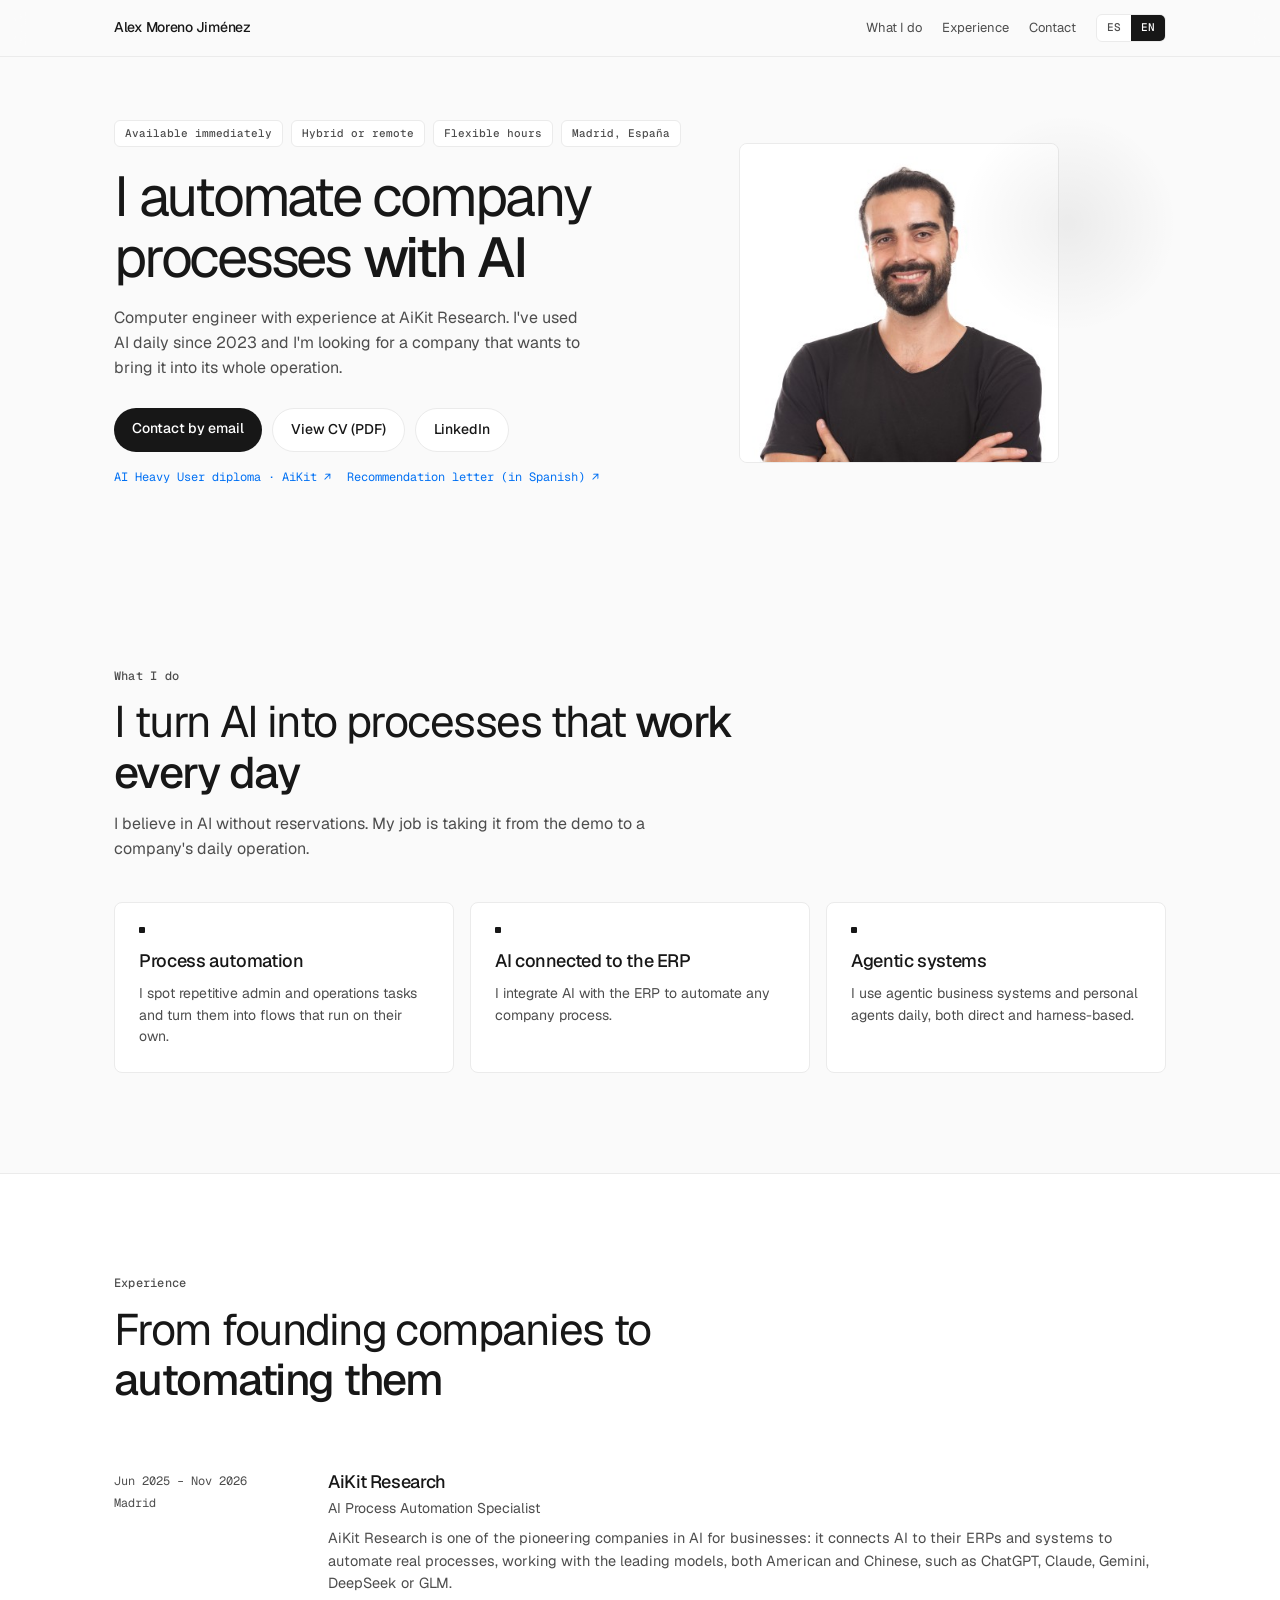
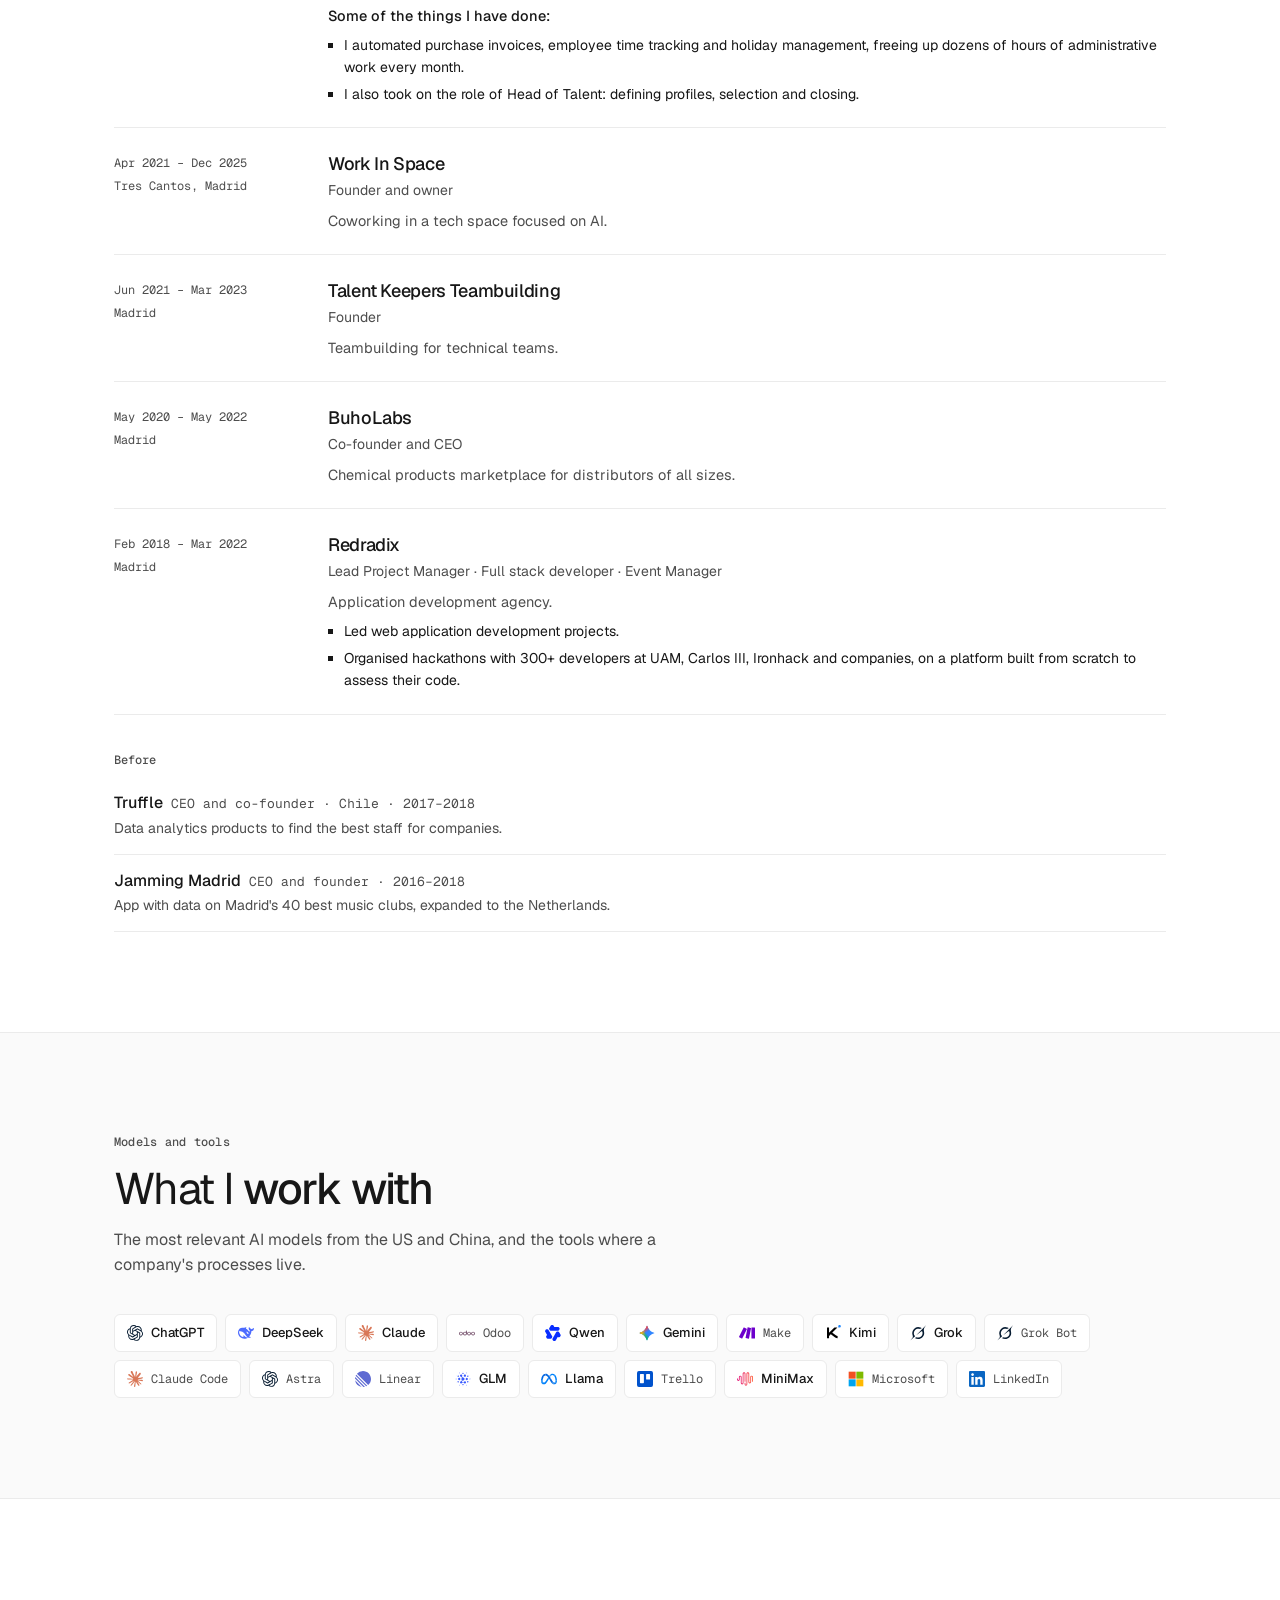
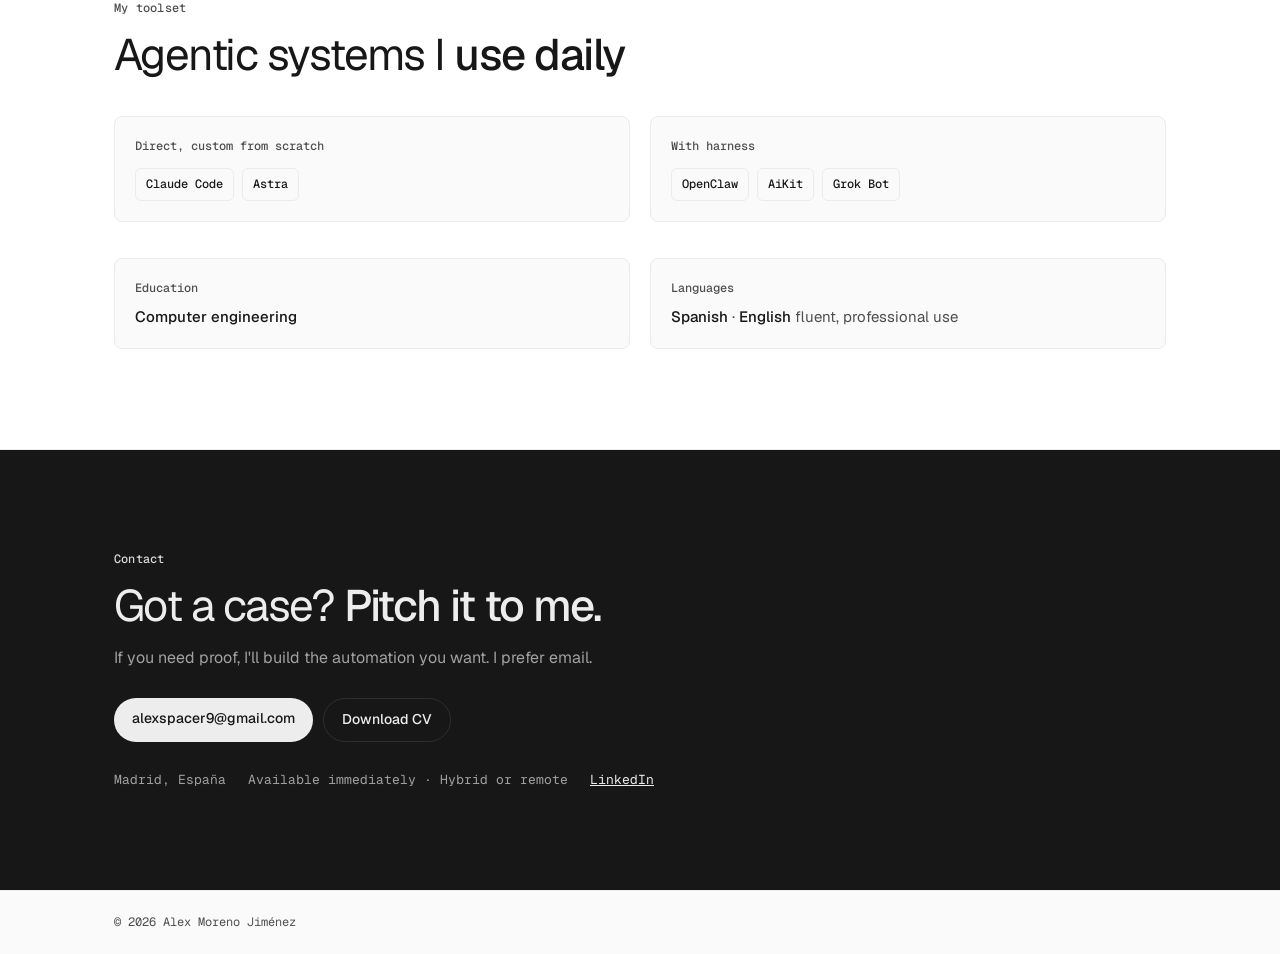
==== index.html @ 39761d99 "Initial: CV + web estilo vercel" ====
<!DOCTYPE html>
<html lang="es">
<head>
<meta charset="utf-8">
<meta name="viewport" content="width=device-width,initial-scale=1">
<title>Alex Moreno Jiménez · Automatizador de procesos con IA</title>
<meta name="description" content="Ingeniero informático que automatiza procesos de empresa con IA. Automatizador de procesos en AiKit Research. Madrid, España.">
<link rel="icon" href="favicon.svg" type="image/svg+xml">
<link rel="icon" href="favicon-32.png" sizes="32x32" type="image/png">
<link rel="apple-touch-icon" href="apple-touch-icon.png">
<meta name="theme-color" content="#000000">
<style>
@font-face{font-family:Geist;src:url(fonts/Geist.woff2) format("woff2");font-weight:100 900;font-display:swap}
@font-face{font-family:"Geist Mono";src:url(fonts/GeistMono.woff2) format("woff2");font-weight:100 900;font-display:swap}
@font-face{font-family:Inter;src:url(fonts/Inter.ttf);font-weight:100 900;font-display:swap}
:root{
  --bg:#fafafa; --surface:#ffffff; --ink:#171717; --muted:#4d4d4d;
  --line:#ebebeb; --accent:#171717; --blue:#0070f3;
  --radius:8px; --button-radius:999px; --content:1100px; --theme:#000000;
}
*{box-sizing:border-box;margin:0;padding:0}
html{scroll-behavior:smooth}
body{font-family:Geist,Inter,system-ui,sans-serif;color:var(--ink);background:var(--bg);line-height:1.55;font-size:16px;-webkit-font-smoothing:antialiased}
a{color:inherit}
.wrap{max-width:var(--content);margin:0 auto;padding:0 24px}
nav{position:fixed;top:0;left:0;right:0;z-index:10;background:rgba(250,250,250,.8);backdrop-filter:blur(12px);border-bottom:1px solid var(--line)}
nav .wrap{display:flex;align-items:center;justify-content:space-between;height:56px}
.brand{font-weight:500;text-decoration:none;font-size:14px;letter-spacing:-.02em}
.links{display:flex;gap:20px;align-items:center;font-size:13px;font-weight:400}
.links a{text-decoration:none;color:var(--muted)}.links a:hover{color:var(--ink)}
.lang{display:flex;border:1px solid var(--line);border-radius:6px;overflow:hidden;background:var(--surface)}
.lang button{border:0;background:none;font:inherit;font-size:11px;font-weight:500;padding:4px 10px;color:var(--muted);cursor:pointer;font-family:"Geist Mono",ui-monospace,monospace}
.lang button.on{background:var(--ink);color:#fff}
.hero{padding:120px 0 80px;background:var(--bg);position:relative}
.hero::after{content:"";position:absolute;right:8%;top:20%;width:220px;height:220px;background:radial-gradient(circle,rgba(0,0,0,.06),transparent 70%);pointer-events:none}
.hero .wrap{display:grid;grid-template-columns:1.15fr .85fr;gap:48px;align-items:center}
.av{display:inline-flex;gap:8px;flex-wrap:wrap;margin-bottom:20px}
.av span{font-family:"Geist Mono",ui-monospace,monospace;font-size:11px;font-weight:500;color:var(--muted);border:1px solid var(--line);background:var(--surface);padding:4px 10px;border-radius:6px}
h1{font-size:clamp(36px,4.5vw,56px);line-height:1.08;font-weight:400;letter-spacing:-.04em;max-width:14ch}
h1 b{font-weight:500}
.tit{font-size:16px;font-weight:400;margin-top:18px;max-width:480px;color:var(--muted)}
.cta{display:flex;gap:10px;flex-wrap:wrap;margin-top:28px}
.btn{display:inline-block;text-decoration:none;font-weight:500;font-size:14px;padding:10px 18px;border-radius:var(--button-radius);transition:.15s}
.btn.p{background:var(--ink);color:#fff}.btn.p:hover{opacity:.85}
.btn.g{background:var(--surface);color:var(--ink);border:1px solid var(--line)}.btn.g:hover{border-color:#ccc}
.ph{width:100%;max-width:320px;aspect-ratio:1;border-radius:var(--radius);object-fit:cover;border:1px solid var(--line);background:var(--surface)}
.proof{display:flex;gap:16px;flex-wrap:wrap;margin-top:16px;font-size:13px}
.proof a{color:var(--blue);text-decoration:none;font-family:"Geist Mono",ui-monospace,monospace;font-size:12px}.proof a:hover{text-decoration:underline}
section{padding:100px 0}
.eyebrow{font-family:"Geist Mono",ui-monospace,monospace;font-size:12px;font-weight:500;color:var(--muted);margin-bottom:12px;letter-spacing:.02em}
h2{font-size:clamp(28px,3.5vw,44px);font-weight:400;letter-spacing:-.035em;line-height:1.15;max-width:700px}
h2 b{font-weight:500}
.lead{color:var(--muted);font-size:16px;max-width:560px;margin-top:14px}
.cards{display:grid;grid-template-columns:repeat(3,1fr);gap:16px;margin-top:40px}
.card{border:1px solid var(--line);border-radius:var(--radius);padding:24px;background:var(--surface)}
.dot{width:6px;height:6px;border-radius:1px;background:var(--ink);margin-bottom:14px}
.card h3{font-size:18px;font-weight:500;margin-bottom:8px;letter-spacing:-.02em}
.card p{color:var(--muted);font-size:14px}
.tint{background:var(--surface);border-top:1px solid var(--line);border-bottom:1px solid var(--line)}
.tl{margin-top:40px}
.tl article{display:grid;grid-template-columns:190px 1fr;gap:24px;padding:22px 0;border-bottom:1px solid var(--line)}
.tl .d{font-family:"Geist Mono",ui-monospace,monospace;font-size:12px;color:var(--muted)}.tl .d span{display:block;margin-top:4px}
.tl h3{font-size:18px;font-weight:500;letter-spacing:-.02em}
.tl .rol{color:var(--muted);font-size:14px;margin:2px 0 8px}
.tl p.x{color:var(--muted);font-size:14.5px}
.tl p.it{margin-top:10px;color:var(--ink);font-weight:500}
.tl ul{margin-top:8px;list-style:none}
.tl li{position:relative;padding-left:16px;font-size:14px;margin-top:5px}
.tl li:before{content:"";position:absolute;left:0;top:8px;width:5px;height:5px;background:var(--ink)}
.before{margin-top:36px}
.before h3{font-family:"Geist Mono",ui-monospace,monospace;font-size:12px;font-weight:500;color:var(--muted);margin-bottom:8px}
.before article{padding:14px 0;border-bottom:1px solid var(--line)}
.before h4{font-size:16px;font-weight:500;display:inline}
.before .m{color:var(--muted);font-size:13px;margin-left:8px;font-family:"Geist Mono",ui-monospace,monospace}
.before p{color:var(--muted);font-size:14px;margin-top:2px}
.pills{display:flex;flex-wrap:wrap;gap:8px;margin-top:12px}
.pills span{font-family:"Geist Mono",ui-monospace,monospace;background:var(--bg);border:1px solid var(--line);color:var(--ink);font-weight:500;font-size:12px;padding:6px 10px;border-radius:6px}
.two{display:grid;grid-template-columns:1fr 1fr;gap:20px;margin-top:36px}
.two > div{border:1px solid var(--line);border-radius:var(--radius);padding:20px;background:var(--bg)}
.two h3{font-family:"Geist Mono",ui-monospace,monospace;font-size:12px;font-weight:500;color:var(--muted)}
.two p{color:var(--muted);margin-top:8px;font-size:15px}.two p b{color:var(--ink);font-weight:500}
.cloud{list-style:none;display:flex;flex-wrap:wrap;gap:8px;margin-top:36px}
.cloud li{display:inline-flex;align-items:center;gap:8px;background:var(--surface);border:1px solid var(--line);border-radius:6px;padding:8px 12px;font-weight:500;font-size:13px}
.cloud li img{width:16px;height:16px;object-fit:contain}
.cloud li.t{font-family:"Geist Mono",ui-monospace,monospace;font-size:12px;font-weight:400;color:var(--muted)}
.contact{background:var(--ink);color:#ededed}
.contact .eyebrow{color:#a1a1a1}
.contact h2{color:#ededed}
.contact .lead{color:#a1a1a1}
.contact .btn.p{background:#ededed;color:#171717}
.contact .btn.g{background:transparent;border:1px solid #2e2e2e;color:#ededed}
.contact .meta{margin-top:28px;display:flex;gap:22px;flex-wrap:wrap;font-size:13px;color:#a1a1a1;font-family:"Geist Mono",ui-monospace,monospace}
.contact .meta a{color:#ededed}
footer{padding:22px 0;font-size:12px;color:var(--muted);font-family:"Geist Mono",ui-monospace,monospace;border-top:1px solid var(--line);background:var(--bg)}
@media(max-width:860px){
.links a.h{display:none}
.hero .wrap{grid-template-columns:1fr}
.ph{max-width:200px}
section{padding:64px 0}.cards,.two{grid-template-columns:1fr}
.tl article{grid-template-columns:1fr;gap:6px}
}

</style>
</head>
<body>
<nav id="nav"><div class="wrap">
<a class="brand" href="#top">Alex Moreno Jiménez</a>
<div class="links">
<a class="h" href="#hago" data-es="Qué hago" data-en="What I do">Qué hago</a>
<a class="h" href="#trayectoria" data-es="Trayectoria" data-en="Experience">Trayectoria</a>
<a class="h" href="#contacto" data-es="Contacto" data-en="Contact">Contacto</a>
<div class="lang"><button id="bes" class="on">ES</button><button id="ben">EN</button></div>
</div></div></nav>

<header class="hero" id="top"><div class="wrap">
<div class="hero-copy">
<div class="av"><span data-es="Disponibilidad inmediata" data-en="Available immediately">Disponibilidad inmediata</span><span data-es="Híbrido o remoto" data-en="Hybrid or remote">Híbrido o remoto</span><span data-es="Horario flexible" data-en="Flexible hours">Horario flexible</span><span>Madrid, España</span></div>
<h1 data-es="Automatizo procesos de empresa <b>con IA</b>" data-en="I automate company processes <b>with AI</b>">Automatizo procesos de empresa <b>con IA</b></h1>
<p class="tit" data-es="Ingeniero informático con experiencia en AiKit Research. Uso IA a diario desde 2023 y busco una empresa que quiera llevarla a toda su operación." data-en="Computer engineer with experience at AiKit Research. I've used AI daily since 2023 and I'm looking for a company that wants to bring it into its whole operation.">Ingeniero informático con experiencia en AiKit Research. Uso IA a diario desde 2023 y busco una empresa que quiera llevarla a toda su operación.</p>
<div class="cta">
<a class="btn p" href="mailto:alexspacer9@gmail.com" data-es="Contactar por correo" data-en="Contact by email">Contactar por correo</a>
<a class="btn g" id="cv" href="cv/CV_AlexMoreno_ES.pdf" data-es="Ver CV (PDF)" data-en="View CV (PDF)">Ver CV (PDF)</a>
<a class="btn g" href="https://www.linkedin.com/in/alex-moreno-jim%C3%A9nez-33b404128/" target="_blank" rel="noopener">LinkedIn</a>
</div>
<p class="proof"><a href="docs/Diploma_AIHeavyUser_AiKit.pdf" target="_blank" rel="noopener" data-es="Diploma AI Heavy User · AiKit ↗" data-en="AI Heavy User diploma · AiKit ↗">Diploma AI Heavy User · AiKit ↗</a><a href="docs/Carta_Recomendacion_AiKit.pdf" target="_blank" rel="noopener" data-es="Carta de recomendación ↗" data-en="Recommendation letter (in Spanish) ↗">Carta de recomendación ↗</a></p>
</div>
<img class="ph" src="foto.jpg" alt="Alex Moreno Jiménez">
</div></header>

<section id="hago"><div class="wrap">
<p class="eyebrow" data-es="Qué hago" data-en="What I do">Qué hago</p>
<h2 data-es="Convierto la IA en procesos que <b>funcionan cada día</b>" data-en="I turn AI into processes that <b>work every day</b>">Convierto la IA en procesos que <b>funcionan cada día</b></h2>
<p class="lead" data-es="Creo en la IA sin reservas. Mi trabajo es llevarla de la demo a la operación diaria de una empresa." data-en="I believe in AI without reservations. My job is taking it from the demo to a company's daily operation.">Creo en la IA sin reservas. Mi trabajo es llevarla de la demo a la operación diaria de una empresa.</p>
<div class="cards">
<div class="card"><div class="dot"></div><h3 data-es="Automatización de procesos" data-en="Process automation">Automatización de procesos</h3><p data-es="Detecto tareas repetitivas de administración y operación, y las convierto en flujos que funcionan solos." data-en="I spot repetitive admin and operations tasks and turn them into flows that run on their own.">Detecto tareas repetitivas de administración y operación, y las convierto en flujos que funcionan solos.</p></div>
<div class="card"><div class="dot"></div><h3 data-es="IA conectada al ERP" data-en="AI connected to the ERP">IA conectada al ERP</h3><p data-es="Integro la IA con el ERP para automatizar cualquier proceso de la empresa." data-en="I integrate AI with the ERP to automate any company process.">Integro la IA con el ERP para automatizar cualquier proceso de la empresa.</p></div>
<div class="card"><div class="dot"></div><h3 data-es="Sistemas agénticos" data-en="Agentic systems">Sistemas agénticos</h3><p data-es="Uso a diario sistemas agénticos empresariales y agentes personales, directos o con harness." data-en="I use agentic business systems and personal agents daily, both direct and harness-based.">Uso a diario sistemas agénticos empresariales y agentes personales, directos o con harness.</p></div>
</div>
</div></section>

<section class="tint" id="trayectoria"><div class="wrap">
<p class="eyebrow" data-es="Trayectoria" data-en="Experience">Trayectoria</p>
<h2 data-es="De fundar empresas a <b>automatizarlas</b>" data-en="From founding companies to <b>automating them</b>">De fundar empresas a <b>automatizarlas</b></h2>
<div class="tl">
<article><div class="d"><span data-es="jun. 2025 – nov. 2026" data-en="Jun 2025 – Nov 2026">jun. 2025 – nov. 2026</span><span>Madrid</span></div><div><h3>AiKit Research</h3><p class="rol" data-es="Automatizador de procesos con IA" data-en="AI Process Automation Specialist">Automatizador de procesos con IA</p><p class="x" data-es="AiKit Research es una de las empresas pioneras en IA para empresas: conecta la IA con sus ERP y sus sistemas para automatizar procesos reales, trabajando con los principales modelos, tanto estadounidenses como chinos, como ChatGPT, Claude, Gemini, DeepSeek o GLM." data-en="AiKit Research is one of the pioneering companies in AI for businesses: it connects AI to their ERPs and systems to automate real processes, working with the leading models, both American and Chinese, such as ChatGPT, Claude, Gemini, DeepSeek or GLM.">AiKit Research es una de las empresas pioneras en IA para empresas: conecta la IA con sus ERP y sus sistemas para automatizar procesos reales, trabajando con los principales modelos, tanto estadounidenses como chinos, como ChatGPT, Claude, Gemini, DeepSeek o GLM.</p><p class="x it" data-es="Algunas de las cosas que he hecho:" data-en="Some of the things I have done:">Algunas de las cosas que he hecho:</p><ul><li data-es="Automaticé las facturas de compras, el fichaje y la gestión de vacaciones, liberando decenas de horas al mes de trabajo administrativo." data-en="I automated purchase invoices, employee time tracking and holiday management, freeing up dozens of hours of administrative work every month.">Automaticé las facturas de compras, el fichaje y la gestión de vacaciones, liberando decenas de horas al mes de trabajo administrativo.</li><li data-es="Asumí también el rol de Head of Talent: definición de perfiles, selección y cierre." data-en="I also took on the role of Head of Talent: defining profiles, selection and closing.">Asumí también el rol de Head of Talent: definición de perfiles, selección y cierre.</li></ul></div></article>
<article><div class="d"><span data-es="abr. 2021 – dic. 2025" data-en="Apr 2021 – Dec 2025">abr. 2021 – dic. 2025</span><span>Tres Cantos, Madrid</span></div><div><h3>Work In Space</h3><p class="rol" data-es="Fundador y propietario" data-en="Founder and owner">Fundador y propietario</p><p class="x" data-es="Coworking en espacio tecnológico centrado en IA." data-en="Coworking in a tech space focused on AI.">Coworking en espacio tecnológico centrado en IA.</p></div></article>
<article><div class="d"><span data-es="jun. 2021 – mar. 2023" data-en="Jun 2021 – Mar 2023">jun. 2021 – mar. 2023</span><span>Madrid</span></div><div><h3>Talent Keepers Teambuilding</h3><p class="rol" data-es="Fundador" data-en="Founder">Fundador</p><p class="x" data-es="Teambuilding para equipos técnicos." data-en="Teambuilding for technical teams.">Teambuilding para equipos técnicos.</p></div></article>
<article><div class="d"><span data-es="may. 2020 – may. 2022" data-en="May 2020 – May 2022">may. 2020 – may. 2022</span><span>Madrid</span></div><div><h3>BuhoLabs</h3><p class="rol" data-es="Cofundador y CEO" data-en="Co-founder and CEO">Cofundador y CEO</p><p class="x" data-es="Marketplace de productos químicos para distribuidores de todos los tamaños." data-en="Chemical products marketplace for distributors of all sizes.">Marketplace de productos químicos para distribuidores de todos los tamaños.</p></div></article>
<article><div class="d"><span data-es="feb. 2018 – mar. 2022" data-en="Feb 2018 – Mar 2022">feb. 2018 – mar. 2022</span><span>Madrid</span></div><div><h3>Redradix</h3><p class="rol" data-es="Lead Project Manager · Desarrollador full stack · Event Manager" data-en="Lead Project Manager · Full stack developer · Event Manager">Lead Project Manager · Desarrollador full stack · Event Manager</p><p class="x" data-es="Agencia de desarrollo de aplicaciones." data-en="Application development agency.">Agencia de desarrollo de aplicaciones.</p>
<ul><li data-es="Lideré proyectos de desarrollo de aplicaciones web." data-en="Led web application development projects.">Lideré proyectos de desarrollo de aplicaciones web.</li>
<li data-es="Organicé hackathons con más de 300 desarrolladores en la UAM, la Carlos III, Ironhack y empresas, con una plataforma creada desde cero para evaluar su código." data-en="Organised hackathons with 300+ developers at UAM, Carlos III, Ironhack and companies, on a platform built from scratch to assess their code.">Organicé hackathons con más de 300 desarrolladores en la UAM, la Carlos III, Ironhack y empresas, con una plataforma creada desde cero para evaluar su código.</li></ul></div></article>
</div>
<div class="before">
<h3 data-es="Antes" data-en="Before">Antes</h3>
<article><h4>Truffle</h4><span class="m" data-es="CEO y cofundador · Chile · 2017–2018" data-en="CEO and co-founder · Chile · 2017–2018">CEO y cofundador · Chile · 2017–2018</span><p data-es="Productos de análisis de datos para encontrar al mejor personal para las empresas." data-en="Data analytics products to find the best staff for companies.">Productos de análisis de datos para encontrar al mejor personal para las empresas.</p></article>
<article><h4>Jamming Madrid</h4><span class="m" data-es="CEO y fundador · 2016–2018" data-en="CEO and founder · 2016–2018">CEO y fundador · 2016–2018</span><p data-es="App con los datos de los 40 mejores clubes de música de Madrid, ampliada a Países Bajos." data-en="App with data on Madrid's 40 best music clubs, expanded to the Netherlands.">App con los datos de los 40 mejores clubes de música de Madrid, ampliada a Países Bajos.</p></article>
</div>
</div></section>

<section id="stack"><div class="wrap">
<p class="eyebrow" data-es="Modelos y herramientas" data-en="Models and tools">Modelos y herramientas</p>
<h2 data-es="Con lo que <b>trabajo</b>" data-en="What I <b>work with</b>">Con lo que <b>trabajo</b></h2>
<p class="lead" data-es="Los modelos de IA más relevantes de EE. UU. y China, y las herramientas donde viven los procesos de una empresa." data-en="The most relevant AI models from the US and China, and the tools where a company's processes live.">Los modelos de IA más relevantes de EE. UU. y China, y las herramientas donde viven los procesos de una empresa.</p>
<ul class="cloud">
<li class="m l" style="--d:0s"><img src="logos/openai.svg" alt="">ChatGPT</li>
<li class="m" style="--d:-1.4s"><img src="logos/deepseek-color.svg" alt="">DeepSeek</li>
<li class="m l" style="--d:-3s"><img src="logos/claude-color.svg" alt="">Claude</li>
<li class="t" style="--d:-2s"><img src="logos/odoo.svg" alt="">Odoo</li>
<li class="m" style="--d:-4.2s"><img src="logos/qwen-color.svg" alt="">Qwen</li>
<li class="m l" style="--d:-.8s"><img src="logos/gemini-color.svg" alt="">Gemini</li>
<li class="t" style="--d:-3.6s"><img src="logos/make.svg" alt="">Make</li>
<li class="m" style="--d:-5s"><img src="logos/kimi-color.svg" alt="">Kimi</li>
<li class="m l" style="--d:-2.4s"><img src="logos/grok.svg" alt="">Grok</li>
<li class="t" style="--d:-1.7s"><img src="logos/grok.svg" alt="">Grok Bot</li>
<li class="t" style="--d:-2.6s"><img src="logos/claude-color.svg" alt="">Claude Code</li>
<li class="t" style="--d:-3.9s"><img src="logos/openai.svg" alt="">Astra</li>
<li class="t" style="--d:-4.6s"><img src="logos/linear.svg" alt="">Linear</li>
<li class="m" style="--d:-1s"><img src="logos/zhipu-color.svg" alt="">GLM</li>
<li class="m" style="--d:-3.3s"><img src="logos/meta-color.svg" alt="">Llama</li>
<li class="t" style="--d:-5.4s"><img src="logos/trello.svg" alt="">Trello</li>
<li class="m" style="--d:-2.8s"><img src="logos/minimax-color.svg" alt="">MiniMax</li>
<li class="t" style="--d:-.4s"><img src="logos/microsoft.svg" alt="">Microsoft</li>
<li class="t" style="--d:-4s"><img src="logos/linkedin.svg" alt="">LinkedIn</li>
</ul>
</div></section>

<section class="tint" id="set"><div class="wrap">
<p class="eyebrow" data-es="Mi set de trabajo" data-en="My toolset">Mi set de trabajo</p>
<h2 data-es="Sistemas agénticos que <b>uso a diario</b>" data-en="Agentic systems I <b>use daily</b>">Sistemas agénticos que <b>uso a diario</b></h2>
<div class="two">
<div><h3 data-es="Directos, a medida desde cero" data-en="Direct, custom from scratch">Directos, a medida desde cero</h3><div class="pills"><span>Claude Code</span><span>Astra</span></div></div>
<div><h3 data-es="Con harness" data-en="With harness">Con harness</h3><div class="pills"><span>OpenClaw</span><span>AiKit</span><span>Grok Bot</span></div></div>
</div>
<div class="two">
<div><h3 data-es="Formación" data-en="Education">Formación</h3><p data-es="<b>Ingeniería informática</b>" data-en="<b>Computer engineering</b>"><b>Ingeniería informática</b></p></div>
<div><h3 data-es="Idiomas" data-en="Languages">Idiomas</h3><p data-es="<b>Español</b> · <b>Inglés</b> fluido, uso profesional" data-en="<b>Spanish</b> · <b>English</b> fluent, professional use"><b>Español</b> · <b>Inglés</b> fluido, uso profesional</p></div>
</div>
</div></section>

<section class="contact" id="contacto"><div class="wrap">
<p class="eyebrow" style="color:#fff;opacity:.85" data-es="Contacto" data-en="Contact">Contacto</p>
<h2 data-es="¿Tienes un caso? <b>Propónmelo.</b>" data-en="Got a case? <b>Pitch it to me.</b>">¿Tienes un caso? <b>Propónmelo.</b></h2>
<p class="lead" data-es="Si hace falta una prueba, hago la automatización que queráis. Prefiero el contacto por correo." data-en="If you need proof, I'll build the automation you want. I prefer email.">Si hace falta una prueba, hago la automatización que queráis. Prefiero el contacto por correo.</p>
<div class="cta"><a class="btn p" href="mailto:alexspacer9@gmail.com">alexspacer9@gmail.com</a><a class="btn g" id="cv2" href="cv/CV_AlexMoreno_ES.pdf" data-es="Descargar CV" data-en="Download CV">Descargar CV</a></div>
<div class="meta"><span>Madrid, España</span><span data-es="Disponibilidad inmediata · Híbrido o remoto" data-en="Available immediately · Hybrid or remote">Disponibilidad inmediata · Híbrido o remoto</span><a href="https://www.linkedin.com/in/alex-moreno-jim%C3%A9nez-33b404128/" target="_blank" rel="noopener">LinkedIn</a></div>
</div></section>
<footer><div class="wrap">© 2026 Alex Moreno Jiménez</div></footer>
<script>
const nav=document.getElementById('nav');
const sc=()=>nav.classList.toggle('s',scrollY>40);addEventListener('scroll',sc);sc();
function setLang(l){
  document.documentElement.lang=l;
  document.querySelectorAll('[data-'+l+']').forEach(e=>e.innerHTML=e.getAttribute('data-'+l));
  document.getElementById('bes').classList.toggle('on',l==='es');
  document.getElementById('ben').classList.toggle('on',l==='en');
  const u='cv/CV_AlexMoreno_'+l.toUpperCase()+'.pdf';
  const cv=document.getElementById('cv'), cv2=document.getElementById('cv2');
  if(cv)cv.href=u; if(cv2)cv2.href=u;
  localStorage.setItem('lang',l);
}
document.getElementById('bes').onclick=()=>setLang('es');
document.getElementById('ben').onclick=()=>setLang('en');
const q=new URLSearchParams(location.search).get('lang');
const s=q||localStorage.getItem('lang')||(navigator.language.startsWith('en')?'en':'es');
if(s==='en')setLang('en');
</script>
</body>
</html>
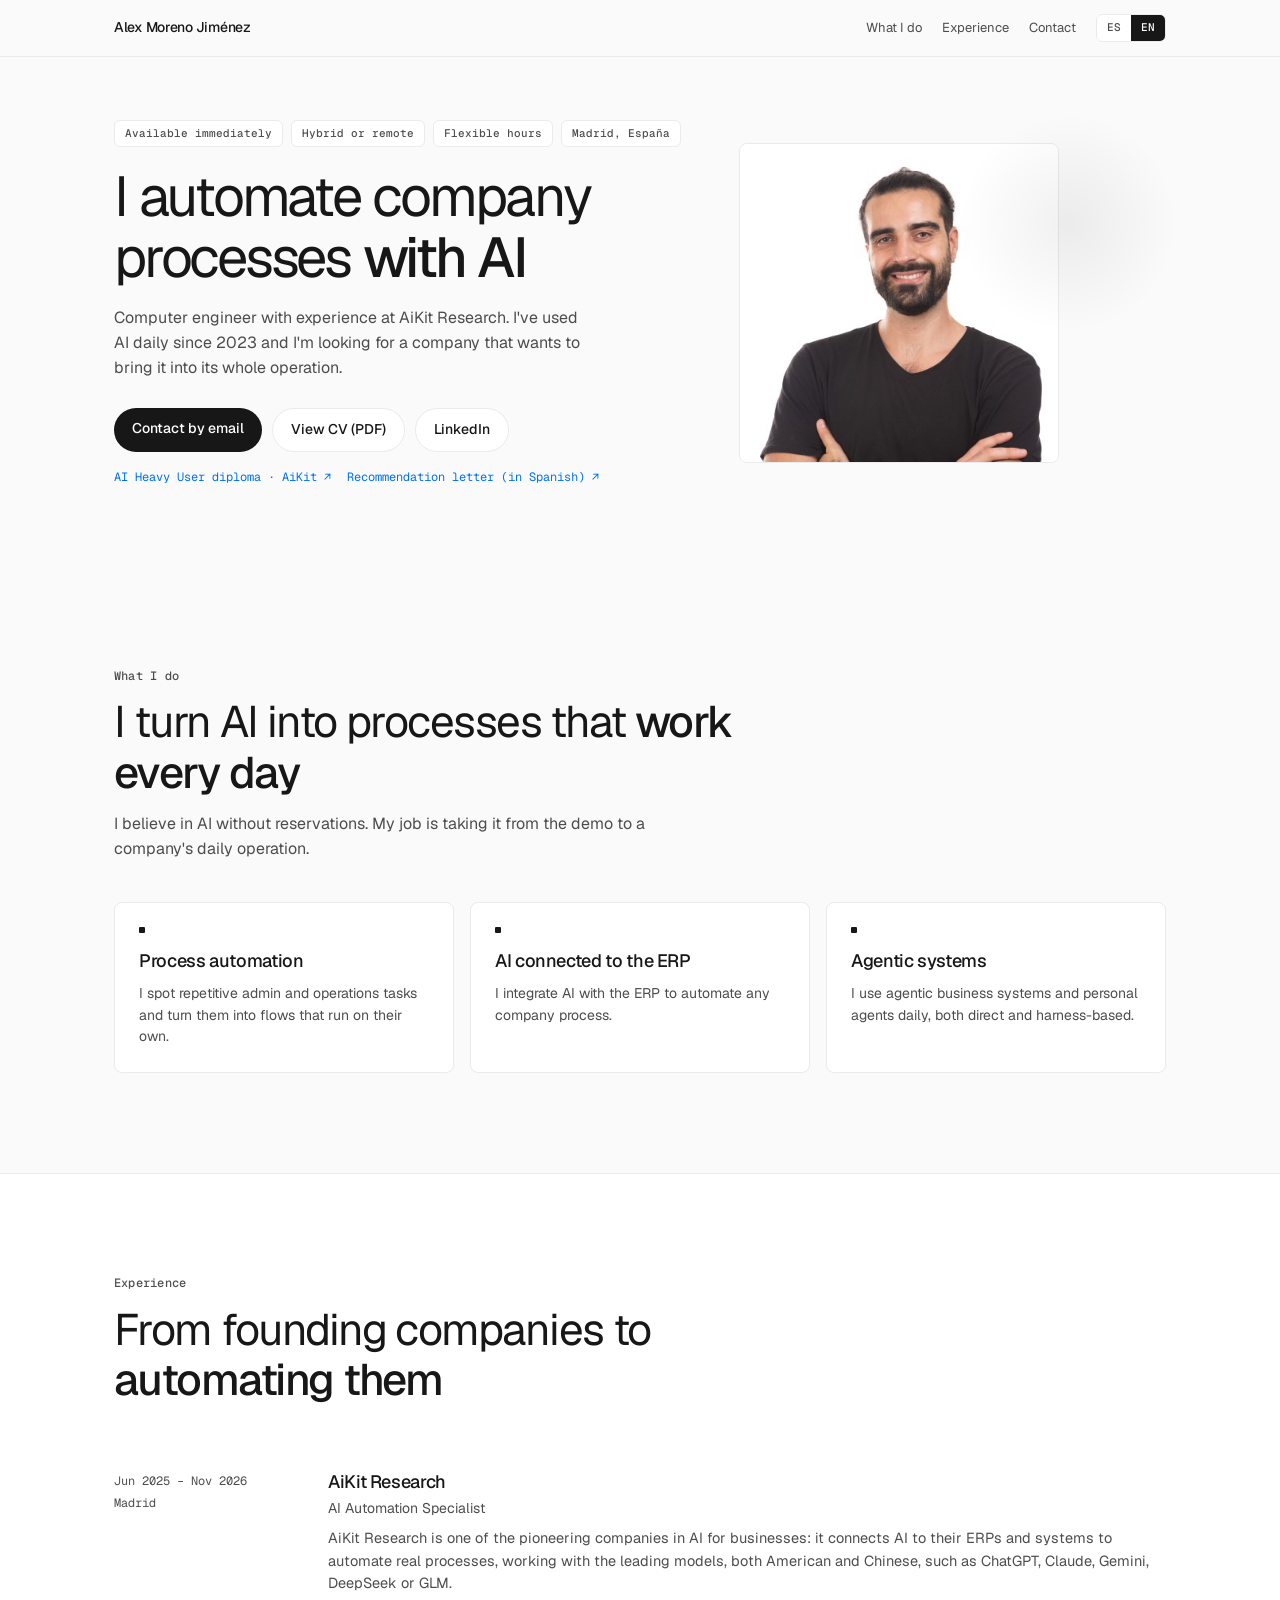
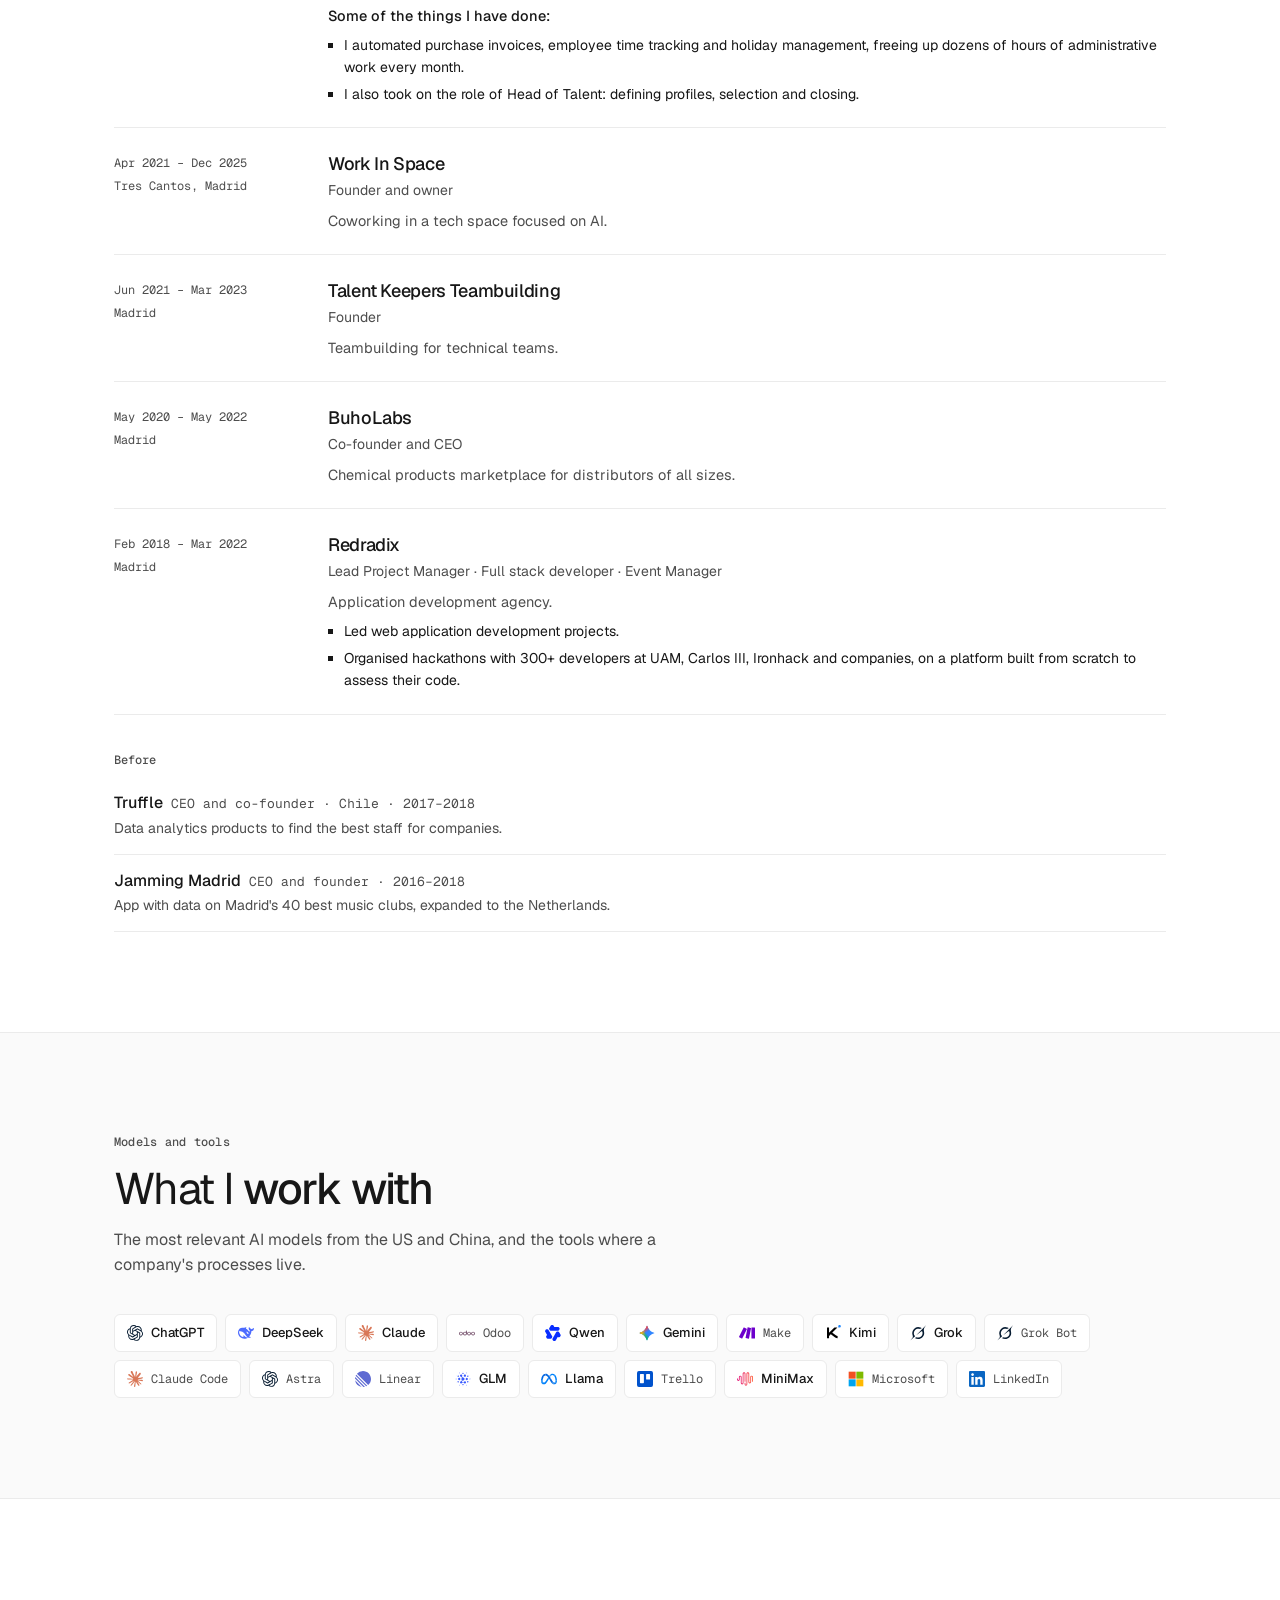
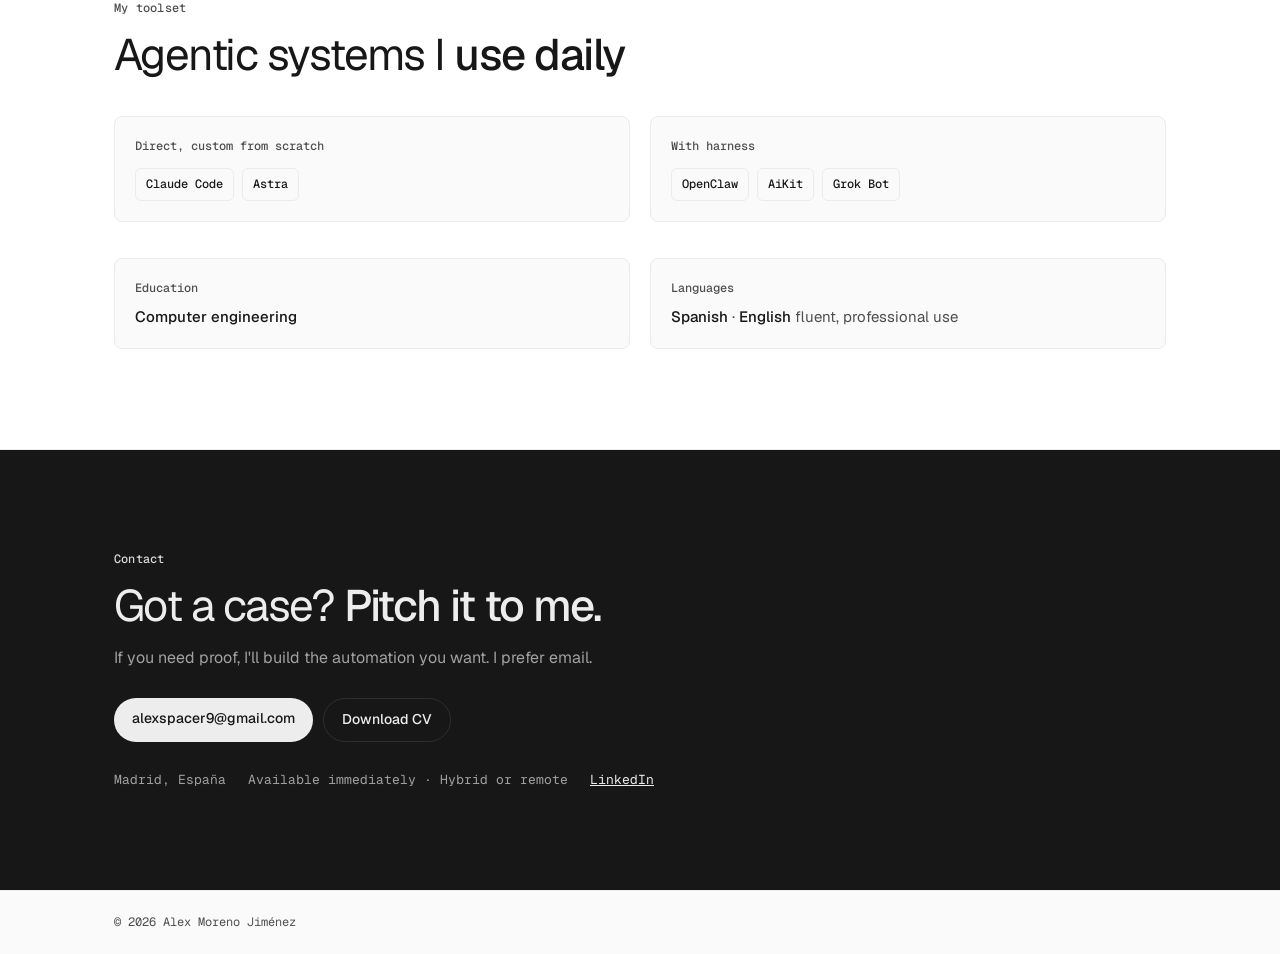
==== commit 8b92c947: "Titular: AI Automation Specialist (inbound)" ====
--- a/index.html
+++ b/index.html
@@ -3,8 +3,8 @@
 <head>
 <meta charset="utf-8">
 <meta name="viewport" content="width=device-width,initial-scale=1">
-<title>Alex Moreno Jiménez · Automatizador de procesos con IA</title>
-<meta name="description" content="Ingeniero informático que automatiza procesos de empresa con IA. Automatizador de procesos en AiKit Research. Madrid, España.">
+<title>Alex Moreno Jiménez · AI Automation Specialist</title>
+<meta name="description" content="Ingeniero informático que automatiza procesos de empresa con IA. AI Automation Specialist en AiKit Research. Madrid, España.">
 <link rel="icon" href="favicon.svg" type="image/svg+xml">
 <link rel="icon" href="favicon-32.png" sizes="32x32" type="image/png">
 <link rel="apple-touch-icon" href="apple-touch-icon.png">
@@ -142,7 +142,7 @@
 <p class="eyebrow" data-es="Trayectoria" data-en="Experience">Trayectoria</p>
 <h2 data-es="De fundar empresas a <b>automatizarlas</b>" data-en="From founding companies to <b>automating them</b>">De fundar empresas a <b>automatizarlas</b></h2>
 <div class="tl">
-<article><div class="d"><span data-es="jun. 2025 – nov. 2026" data-en="Jun 2025 – Nov 2026">jun. 2025 – nov. 2026</span><span>Madrid</span></div><div><h3>AiKit Research</h3><p class="rol" data-es="Automatizador de procesos con IA" data-en="AI Process Automation Specialist">Automatizador de procesos con IA</p><p class="x" data-es="AiKit Research es una de las empresas pioneras en IA para empresas: conecta la IA con sus ERP y sus sistemas para automatizar procesos reales, trabajando con los principales modelos, tanto estadounidenses como chinos, como ChatGPT, Claude, Gemini, DeepSeek o GLM." data-en="AiKit Research is one of the pioneering companies in AI for businesses: it connects AI to their ERPs and systems to automate real processes, working with the leading models, both American and Chinese, such as ChatGPT, Claude, Gemini, DeepSeek or GLM.">AiKit Research es una de las empresas pioneras en IA para empresas: conecta la IA con sus ERP y sus sistemas para automatizar procesos reales, trabajando con los principales modelos, tanto estadounidenses como chinos, como ChatGPT, Claude, Gemini, DeepSeek o GLM.</p><p class="x it" data-es="Algunas de las cosas que he hecho:" data-en="Some of the things I have done:">Algunas de las cosas que he hecho:</p><ul><li data-es="Automaticé las facturas de compras, el fichaje y la gestión de vacaciones, liberando decenas de horas al mes de trabajo administrativo." data-en="I automated purchase invoices, employee time tracking and holiday management, freeing up dozens of hours of administrative work every month.">Automaticé las facturas de compras, el fichaje y la gestión de vacaciones, liberando decenas de horas al mes de trabajo administrativo.</li><li data-es="Asumí también el rol de Head of Talent: definición de perfiles, selección y cierre." data-en="I also took on the role of Head of Talent: defining profiles, selection and closing.">Asumí también el rol de Head of Talent: definición de perfiles, selección y cierre.</li></ul></div></article>
+<article><div class="d"><span data-es="jun. 2025 – nov. 2026" data-en="Jun 2025 – Nov 2026">jun. 2025 – nov. 2026</span><span>Madrid</span></div><div><h3>AiKit Research</h3><p class="rol" data-es="AI Automation Specialist" data-en="AI Automation Specialist">AI Automation Specialist</p><p class="x" data-es="AiKit Research es una de las empresas pioneras en IA para empresas: conecta la IA con sus ERP y sus sistemas para automatizar procesos reales, trabajando con los principales modelos, tanto estadounidenses como chinos, como ChatGPT, Claude, Gemini, DeepSeek o GLM." data-en="AiKit Research is one of the pioneering companies in AI for businesses: it connects AI to their ERPs and systems to automate real processes, working with the leading models, both American and Chinese, such as ChatGPT, Claude, Gemini, DeepSeek or GLM.">AiKit Research es una de las empresas pioneras en IA para empresas: conecta la IA con sus ERP y sus sistemas para automatizar procesos reales, trabajando con los principales modelos, tanto estadounidenses como chinos, como ChatGPT, Claude, Gemini, DeepSeek o GLM.</p><p class="x it" data-es="Algunas de las cosas que he hecho:" data-en="Some of the things I have done:">Algunas de las cosas que he hecho:</p><ul><li data-es="Automaticé las facturas de compras, el fichaje y la gestión de vacaciones, liberando decenas de horas al mes de trabajo administrativo." data-en="I automated purchase invoices, employee time tracking and holiday management, freeing up dozens of hours of administrative work every month.">Automaticé las facturas de compras, el fichaje y la gestión de vacaciones, liberando decenas de horas al mes de trabajo administrativo.</li><li data-es="Asumí también el rol de Head of Talent: definición de perfiles, selección y cierre." data-en="I also took on the role of Head of Talent: defining profiles, selection and closing.">Asumí también el rol de Head of Talent: definición de perfiles, selección y cierre.</li></ul></div></article>
 <article><div class="d"><span data-es="abr. 2021 – dic. 2025" data-en="Apr 2021 – Dec 2025">abr. 2021 – dic. 2025</span><span>Tres Cantos, Madrid</span></div><div><h3>Work In Space</h3><p class="rol" data-es="Fundador y propietario" data-en="Founder and owner">Fundador y propietario</p><p class="x" data-es="Coworking en espacio tecnológico centrado en IA." data-en="Coworking in a tech space focused on AI.">Coworking en espacio tecnológico centrado en IA.</p></div></article>
 <article><div class="d"><span data-es="jun. 2021 – mar. 2023" data-en="Jun 2021 – Mar 2023">jun. 2021 – mar. 2023</span><span>Madrid</span></div><div><h3>Talent Keepers Teambuilding</h3><p class="rol" data-es="Fundador" data-en="Founder">Fundador</p><p class="x" data-es="Teambuilding para equipos técnicos." data-en="Teambuilding for technical teams.">Teambuilding para equipos técnicos.</p></div></article>
 <article><div class="d"><span data-es="may. 2020 – may. 2022" data-en="May 2020 – May 2022">may. 2020 – may. 2022</span><span>Madrid</span></div><div><h3>BuhoLabs</h3><p class="rol" data-es="Cofundador y CEO" data-en="Co-founder and CEO">Cofundador y CEO</p><p class="x" data-es="Marketplace de productos químicos para distribuidores de todos los tamaños." data-en="Chemical products marketplace for distributors of all sizes.">Marketplace de productos químicos para distribuidores de todos los tamaños.</p></div></article>
